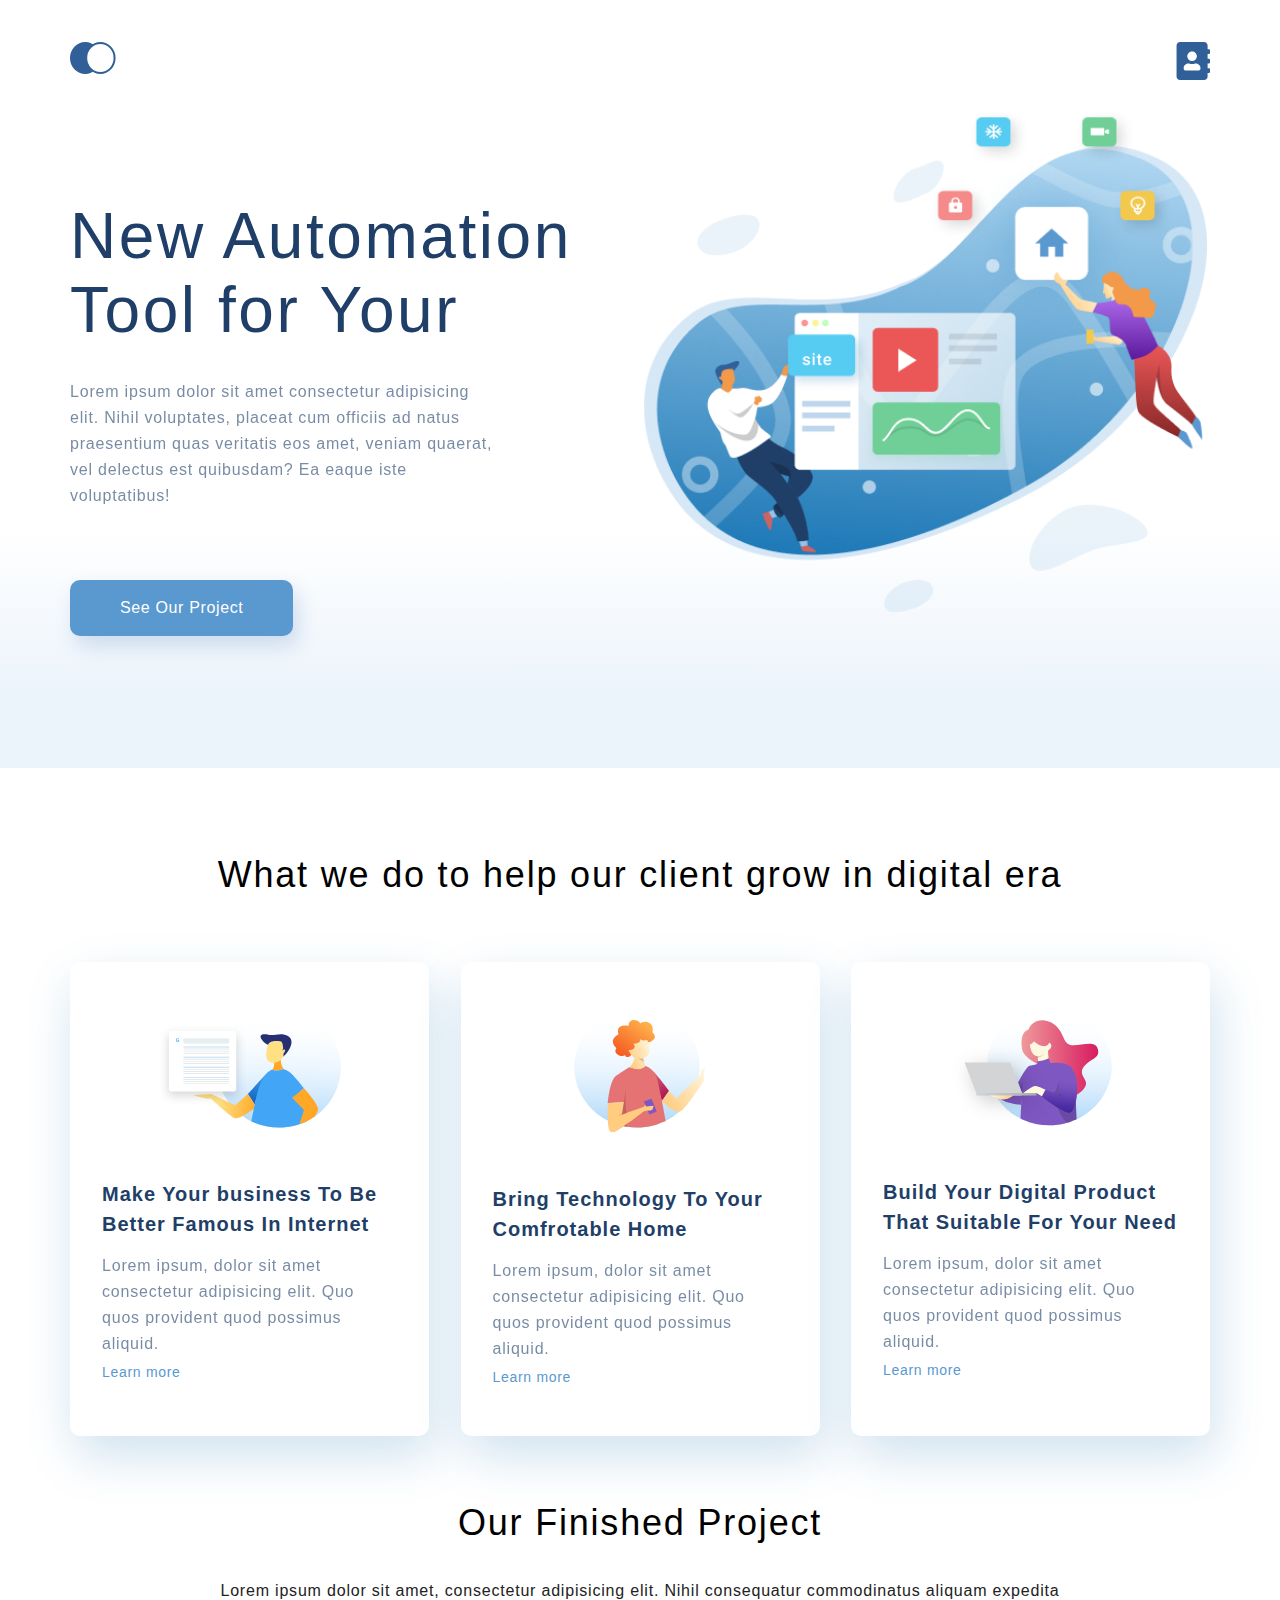
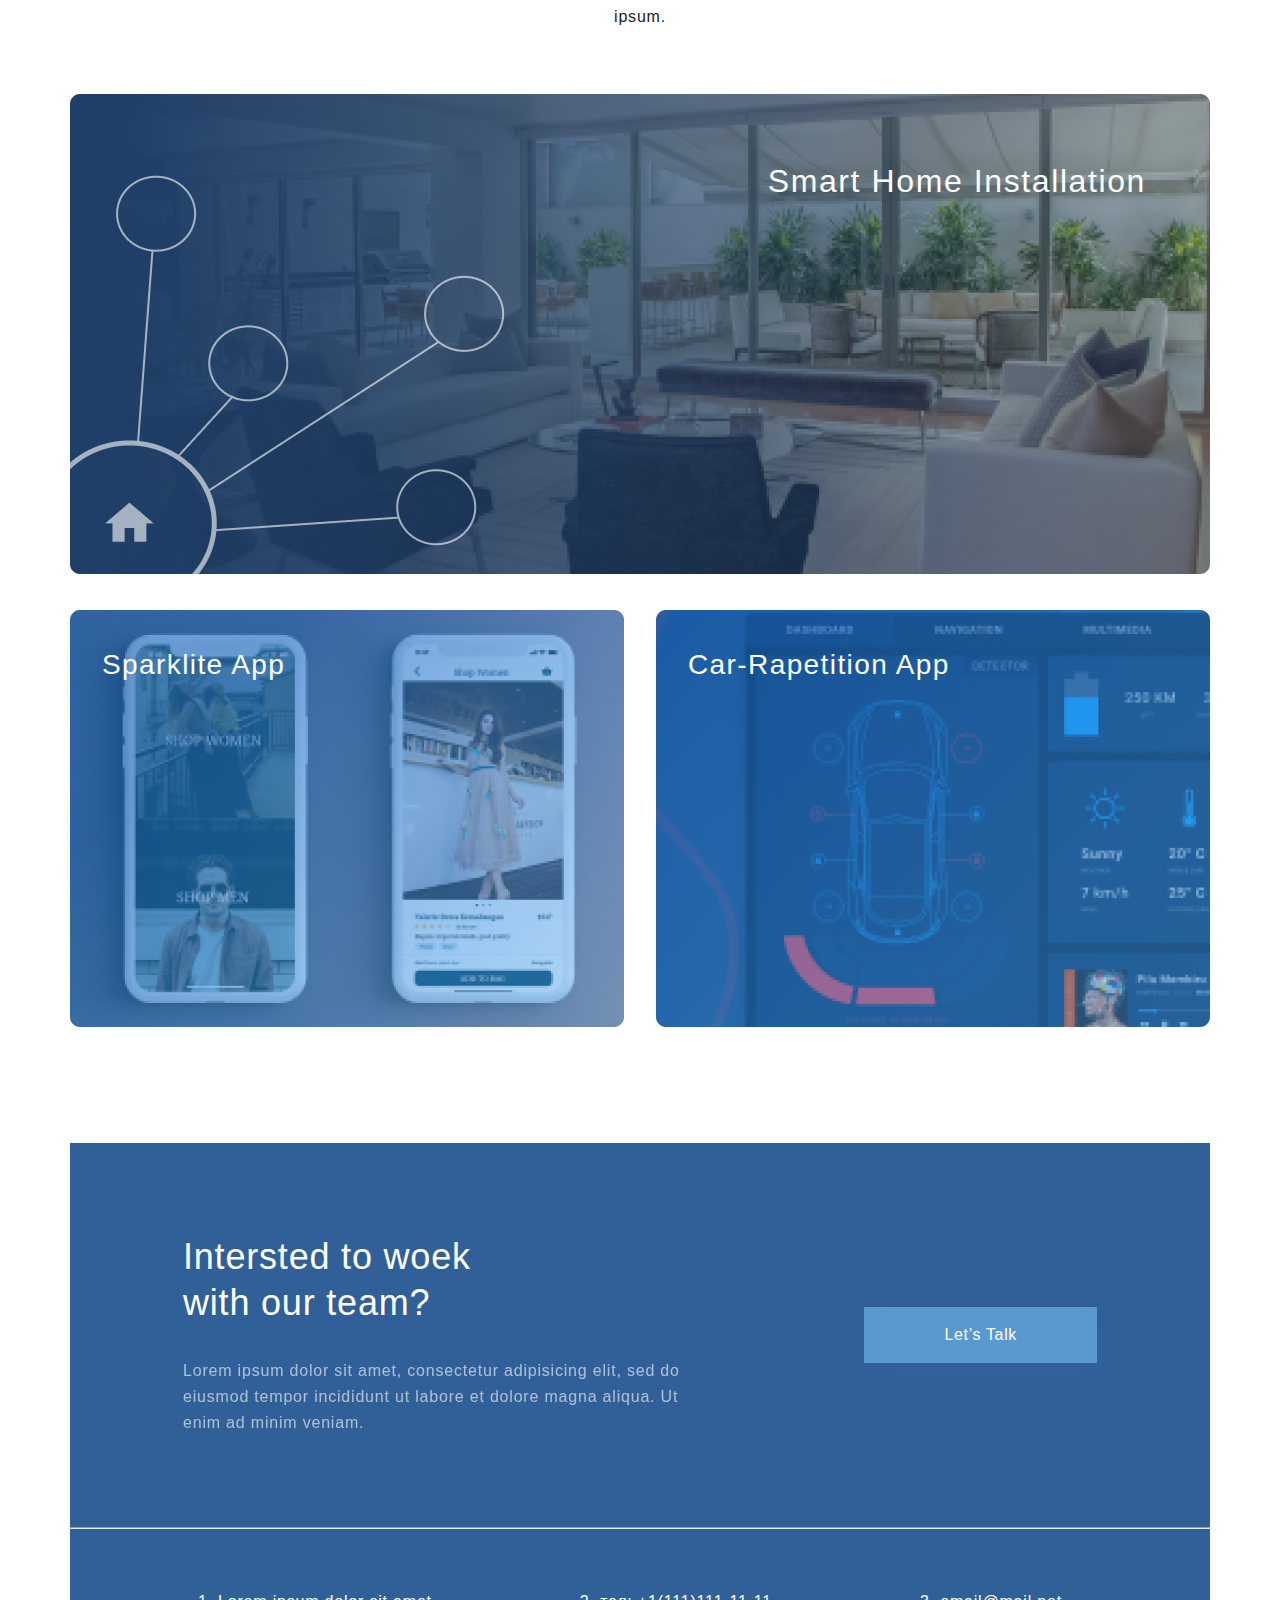
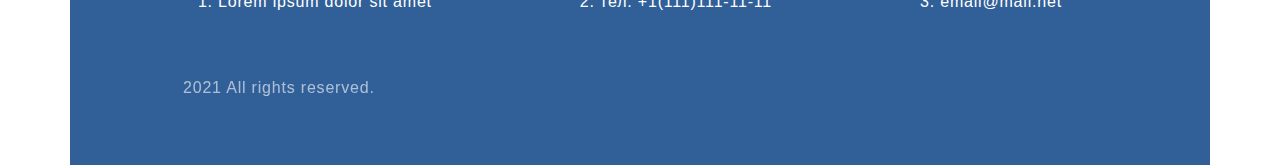
==== Homework8/index.html @ 9c3546f2 "Урок8" ====
<!DOCTYPE html>
<html lang="en">

<head>
    <meta charset="UTF-8">
    <meta http-equiv="X-UA-Compatible" content="IE=edge">
    <meta name="viewport" content="width=device-width, initial-scale=1.0">
    <title>Document</title>
    <link rel="stylesheet" href="style.css">
</head>

<body>
    <div class="top">
        <div class="container top__box">
            <div class="header">
                <a href="index.html"><img src="img/Navigation.svg" alt="Navigation"></a>
                <a href="contacts.html"><img src="img/Contacts.svg" alt="Contacts"></a>
            </div>
            <div class="top__info">
                <h1 class="top__heading">New Automation
                    Tool for Your </h1>
                <p class="text top__text">Lorem ipsum dolor sit amet consectetur adipisicing elit. Nihil voluptates,
                    placeat cum
                    officiis ad
                    natus
                    praesentium quas veritatis eos amet, veniam quaerat, vel delectus est quibusdam? Ea eaque iste
                    voluptatibus!</p>
                <a href="#" class="top__button">See Our Project</a>
            </div>
        </div>
    </div>
    <div class="what-we-do container">
        <h3 class="heading">What we do to help our client grow in digital era</h3>
        <div class="card-box">
            <div class="card">
                <img class="card__img" src="img/card1.svg" alt="card1">
                <h4 class="heading-mini">Make Your business To Be
                    Better Famous In Internet</h4>
                <p class="text">Lorem ipsum, dolor sit amet consectetur adipisicing elit. Quo quos provident quod
                    possimus aliquid.
                </p>
                <a class="card__link" href="#">Learn more</a>
            </div>
            <div class="card">
                <img class="card__img" src="img/card2.svg" alt="card2">
                <h4 class="heading-mini">Bring Technology To Your
                    Comfrotable Home</h4>
                <p class="text">Lorem ipsum, dolor sit amet consectetur adipisicing elit. Quo quos provident quod
                    possimus aliquid.
                </p>
                <a class="card__link" href="#">Learn more</a>
            </div>
            <div class="card">
                <img class="card__img" src="img/card3.svg" alt="card3">
                <h4 class="heading-mini">Build Your Digital Product
                    That Suitable For Your Need</h4>
                <p class="text">Lorem ipsum, dolor sit amet consectetur adipisicing elit. Quo quos provident quod
                    possimus aliquid.
                </p>
                <a class="card__link" href="#">Learn more</a>
            </div>
        </div>
    </div>
    <div class="project container">
        <h3 class="heading">Our Finished Project</h3>
        <p class="text text__project">Lorem ipsum dolor sit amet, consectetur adipisicing elit. Nihil consequatur
            commodinatus aliquam expedita ipsum.</p>
        <div class="project__item">
            <img class="project__img" src="img/project-1.png" alt="project-1">
            <p class="project__text">Smart Home Installation</p>
        </div>
        <div class="project__parent">
            <div class="project__item project__item_margin">
                <img class="project__img" src="img/project-2.png" alt="project-2">
                <p class="project__text_mini">Sparklite App</p>
            </div>
            <div class="project__item">
                <img class="project__img" src="img/project-3.png" alt="project-3">
                <p class="project__text_mini">Car-Rapetition App</p>
            </div>
        </div>
    </div>
    <div class="footer container">
        <div class="footer_parent">
            <div class="footer_item">
                <h3 class="footer_heading">Intersted to woek with our team?</h3>
                <p class="footer__text">Lorem ipsum dolor sit amet, consectetur adipisicing elit, sed do eiusmod tempor
                    incididunt ut labore et dolore magna aliqua. Ut enim ad minim veniam.</p>
            </div>
            <div class="footer_item">
                <a class="footer__button" href="#">Let’s Talk</a>
            </div>
        </div>
        <hr>
        <ol class="list">
            <li>Lorem ipsum dolor sit amet </li>
            <li>тел: +1(111)111-11-11 </li>
            <li>email@mail.net</li>
        </ol>
        <p class="footer_rights footer__text">2021 All rights reserved.</p>
    </div>

</body>

</html>
---- Homework8/style.css ----
* {
  margin: 0;
  padding: 0;
}

body {
  font-family: sans-serif;
}

.container {
  max-width: 1140px;
  margin: 0 auto;
}

.top {
  min-height: 768px;
  background: -webkit-gradient(linear, left bottom, left top, color-stop(8.84%, #EBF3FB), color-stop(31.12%, rgba(152, 195, 232, 0)));
  background: linear-gradient(0deg, #EBF3FB 8.84%, rgba(152, 195, 232, 0) 31.12%);
}

.header {
  display: -webkit-box;
  display: -ms-flexbox;
  display: flex;
  -webkit-box-pack: justify;
      -ms-flex-pack: justify;
          justify-content: space-between;
  padding-top: 42px;
}

.top__box {
  display: -webkit-box;
  display: -ms-flexbox;
  display: flex;
  -webkit-box-orient: vertical;
  -webkit-box-direction: normal;
      -ms-flex-direction: column;
          flex-direction: column;
  height: 100%;
}

.top__info {
  padding-top: 115px;
  -webkit-box-flex: 1;
      -ms-flex-positive: 1;
          flex-grow: 1;
  background-image: url(img/top_back.png);
  background-repeat: no-repeat;
  background-position: right center;
  background-size: 50%;
}

.top__heading {
  width: 504px;
  font-weight: 300;
  font-size: 64px;
  line-height: 74px;
  letter-spacing: 0.04em;
  color: #1F3F68;
  margin-bottom: 32px;
}

.top__text {
  width: 425px;
}

.top__button {
  font-size: 16px;
  line-height: 26px;
  text-align: center;
  letter-spacing: 0.04em;
  background: #5A98D0;
  -webkit-box-shadow: 5px 10px 20px rgba(53, 110, 173, 0.2);
          box-shadow: 5px 10px 20px rgba(53, 110, 173, 0.2);
  border-radius: 10px;
  padding: 15px 50px;
  text-decoration: none;
  display: inline-block;
  margin-top: 71px;
  color: #FFFFFF;
}

.what-we-do {
  margin-top: 20px;
  padding-top: 64px;
}

.heading {
  font-weight: 300;
  font-size: 36px;
  line-height: 46px;
  text-align: center;
  letter-spacing: 0.05em;
  color: #000000;
}

.text {
  font-size: 16px;
  line-height: 26px;
  letter-spacing: 0.05em;
  color: #1F3F68;
  opacity: 0.6;
}

.description > p {
  width: 425px;
}

.card-box {
  display: -webkit-box;
  display: -ms-flexbox;
  display: flex;
  -webkit-box-pack: justify;
      -ms-flex-pack: justify;
          justify-content: space-between;
  padding-top: 64px;
  padding-bottom: 64px;
}

.card {
  width: 359px;
  padding: 44px 32px;
  -webkit-box-sizing: border-box;
          box-sizing: border-box;
  background: #FFFFFF;
  -webkit-box-shadow: 5px 20px 50px rgba(16, 112, 177, 0.2);
          box-shadow: 5px 20px 50px rgba(16, 112, 177, 0.2);
  border-radius: 10px;
  display: -webkit-box;
  display: -ms-flexbox;
  display: flex;
  -webkit-box-orient: vertical;
  -webkit-box-direction: normal;
      -ms-flex-direction: column;
          flex-direction: column;
}

.card__img {
  -ms-flex-item-align: center;
      -ms-grid-row-align: center;
      align-self: center;
  margin-bottom: 51px;
}

.card__link {
  font-size: 14px;
  line-height: 30px;
  letter-spacing: 0.05em;
  color: #5A98D0;
  text-decoration: none;
}

.project__parent {
  display: -webkit-box;
  display: -ms-flexbox;
  display: flex;
  -webkit-box-pack: justify;
      -ms-flex-pack: justify;
          justify-content: space-between;
  margin-top: 32px;
}

.text__project {
  width: 75%;
  margin: 32px auto 64px;
  text-align: center;
  color: #222222;
  opacity: 1;
}

.project__item {
  position: relative;
  -webkit-box-flex: 1;
      -ms-flex-positive: 1;
          flex-grow: 1;
}

.project__item_margin {
  margin-right: 32px;
}

.project__img {
  width: 100%;
}

.project__text {
  font-size: 32px;
  line-height: 46px;
  text-align: right;
  letter-spacing: 0.05em;
  position: absolute;
  top: 64px;
  right: 64px;
  color: #FFFFFF;
}

.project__text_mini {
  position: absolute;
  top: 32px;
  left: 32px;
  font-size: 28px;
  line-height: 46px;
  letter-spacing: 0.05em;
  color: #FFFFFF;
}

.footer {
  margin-top: 112px;
  background: #316099;
  letter-spacing: 0.05em;
  color: #FFFFFF;
}

.footer_parent {
  display: -webkit-box;
  display: -ms-flexbox;
  display: flex;
  -webkit-box-flex: 1;
      -ms-flex-positive: 1;
          flex-grow: 1;
  -webkit-box-pack: justify;
      -ms-flex-pack: justify;
          justify-content: space-between;
  padding: 91px 113px;
}

.footer_item {
  max-width: 500px;
  -ms-flex-item-align: center;
      -ms-grid-row-align: center;
      align-self: center;
}

.footer_heading {
  width: 340px;
  font-weight: 300;
  font-size: 36px;
  line-height: 46px;
  margin-bottom: 32px;
}

.footer__text {
  font-size: 16px;
  line-height: 26px;
  opacity: 0.6;
}

.footer__button {
  font-size: 16px;
  line-height: 26px;
  text-align: center;
  letter-spacing: 0.04em;
  background: #5A98D0;
  -webkit-box-shadow: 5px 10px 20px rgba(53, 110, 173, 0.2);
          box-shadow: 5px 10px 20px rgba(53, 110, 173, 0.2);
  padding: 15px 80px;
  text-decoration: none;
  display: inline-block;
  color: #FFFFFF;
}

.interes {
  width: 495px;
  margin-top: 20px;
  margin-bottom: 10px;
  padding-top: 10px;
  padding-bottom: 10px;
}

.list {
  display: -webkit-box;
  display: -ms-flexbox;
  display: flex;
  -ms-flex-wrap: wrap;
      flex-wrap: wrap;
  -ms-flex-pack: distribute;
      justify-content: space-around;
  padding: 64px;
}

.footer_rights {
  padding: 0px 113px 64px;
}

.contactus {
  text-align: center;
}

.contactsblock {
  display: -webkit-box;
  display: -ms-flexbox;
  display: flex;
  -ms-flex-pack: distribute;
      justify-content: space-around;
}

.h2_contacts {
  font-weight: 500;
  font-size: 44px;
  text-align: center;
}

.heading-mini {
  font-size: 20px;
  line-height: 30px;
  letter-spacing: 0.05em;
  color: #1F3F68;
  margin-bottom: 14px;
}

.button {
  background: #5A98D0;
  -webkit-box-shadow: 5px 20px 50px rgba(16, 112, 177, 0.2);
          box-shadow: 5px 20px 50px rgba(16, 112, 177, 0.2);
  border-radius: 10px;
  font-weight: 500;
  font-size: 16px;
  line-height: 26px;
  text-align: center;
  color: #FFFFFF;
  text-transform: uppercase;
}

@media (max-width: 1024px) {
  .container {
    padding-left: 32px;
    padding-right: 32px;
  }
  .top__info {
    background-position: right 280px;
  }
  .card-box {
    -webkit-box-orient: vertical;
    -webkit-box-direction: normal;
        -ms-flex-direction: column;
            flex-direction: column;
    -webkit-box-align: center;
        -ms-flex-align: center;
            align-items: center;
  }
  .card {
    margin-bottom: 32px;
  }
}

@media (max-width: 667px) {
  .header {
    padding-top: 24px;
  }
  .top {
    min-height: 376px;
    padding-bottom: 41px;
    -webkit-box-sizing: border-box;
            box-sizing: border-box;
  }
  .top__info {
    padding-top: 36px;
    display: -webkit-box;
    display: -ms-flexbox;
    display: flex;
    -webkit-box-orient: vertical;
    -webkit-box-direction: normal;
        -ms-flex-direction: column;
            flex-direction: column;
    -webkit-box-align: center;
        -ms-flex-align: center;
            align-items: center;
    background-image: none;
  }
  .top__heading {
    width: 100%;
    font-size: 32px;
    line-height: 37px;
    margin-bottom: 12px;
    text-align: center;
  }
  .top__text {
    width: 100%;
    text-align: center;
  }
  .top__button {
    font-size: 12px;
    line-height: 26px;
    padding: 0 8px;
  }
  .heading {
    font-size: 24px;
    line-height: 28px;
  }
  .what-we-do {
    padding-top: 48px;
  }
  .card-box {
    padding-top: 32px;
  }
  .card {
    width: 100%;
  }
  .project__text {
    width: 100%;
    font-size: 16px;
    line-height: 19px;
    top: 16px;
    right: 16px;
  }
  .project__text_mini {
    font-size: 16px;
    line-height: 19px;
    left: 16px;
  }
  .project__parent {
    -webkit-box-orient: vertical;
    -webkit-box-direction: normal;
        -ms-flex-direction: column;
            flex-direction: column;
    margin-top: 16px;
  }
  .project__item_margin {
    margin-right: 0;
    margin-bottom: 16px;
  }
}
/*# sourceMappingURL=style.css.map */
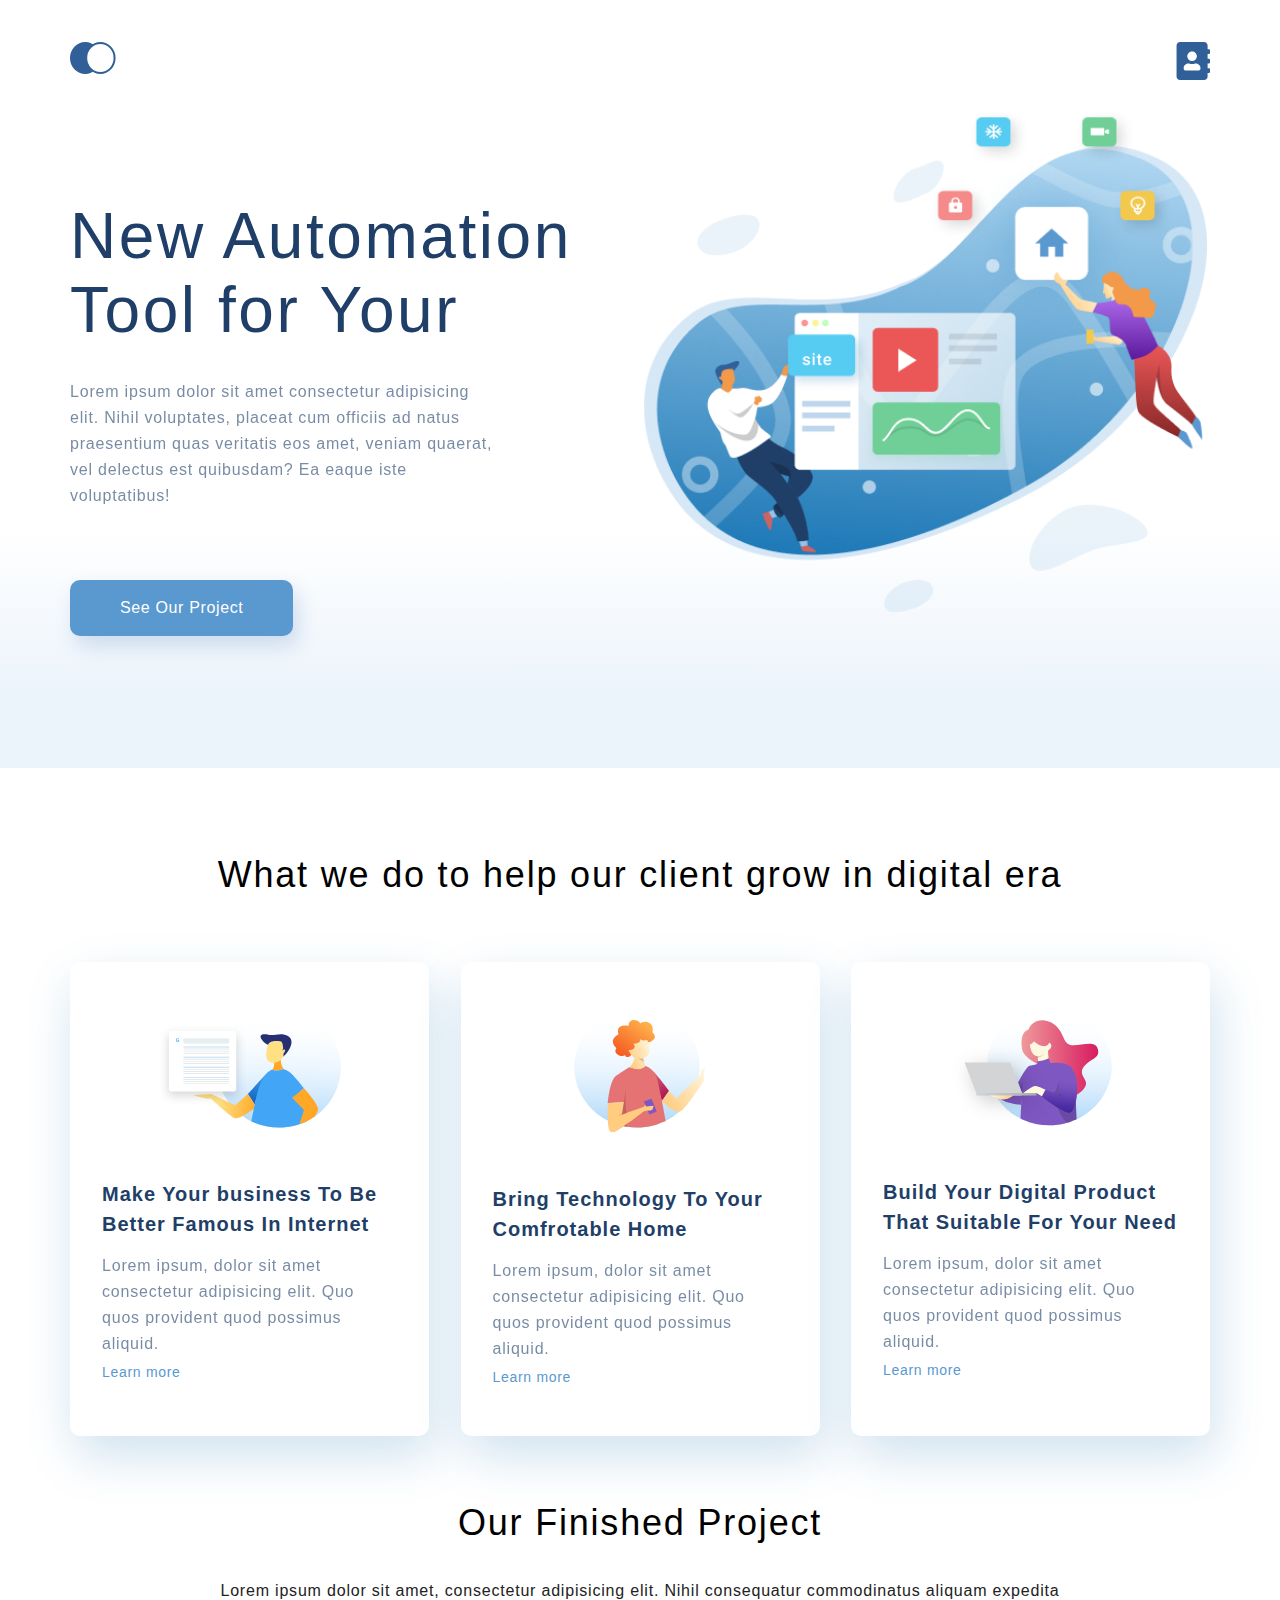
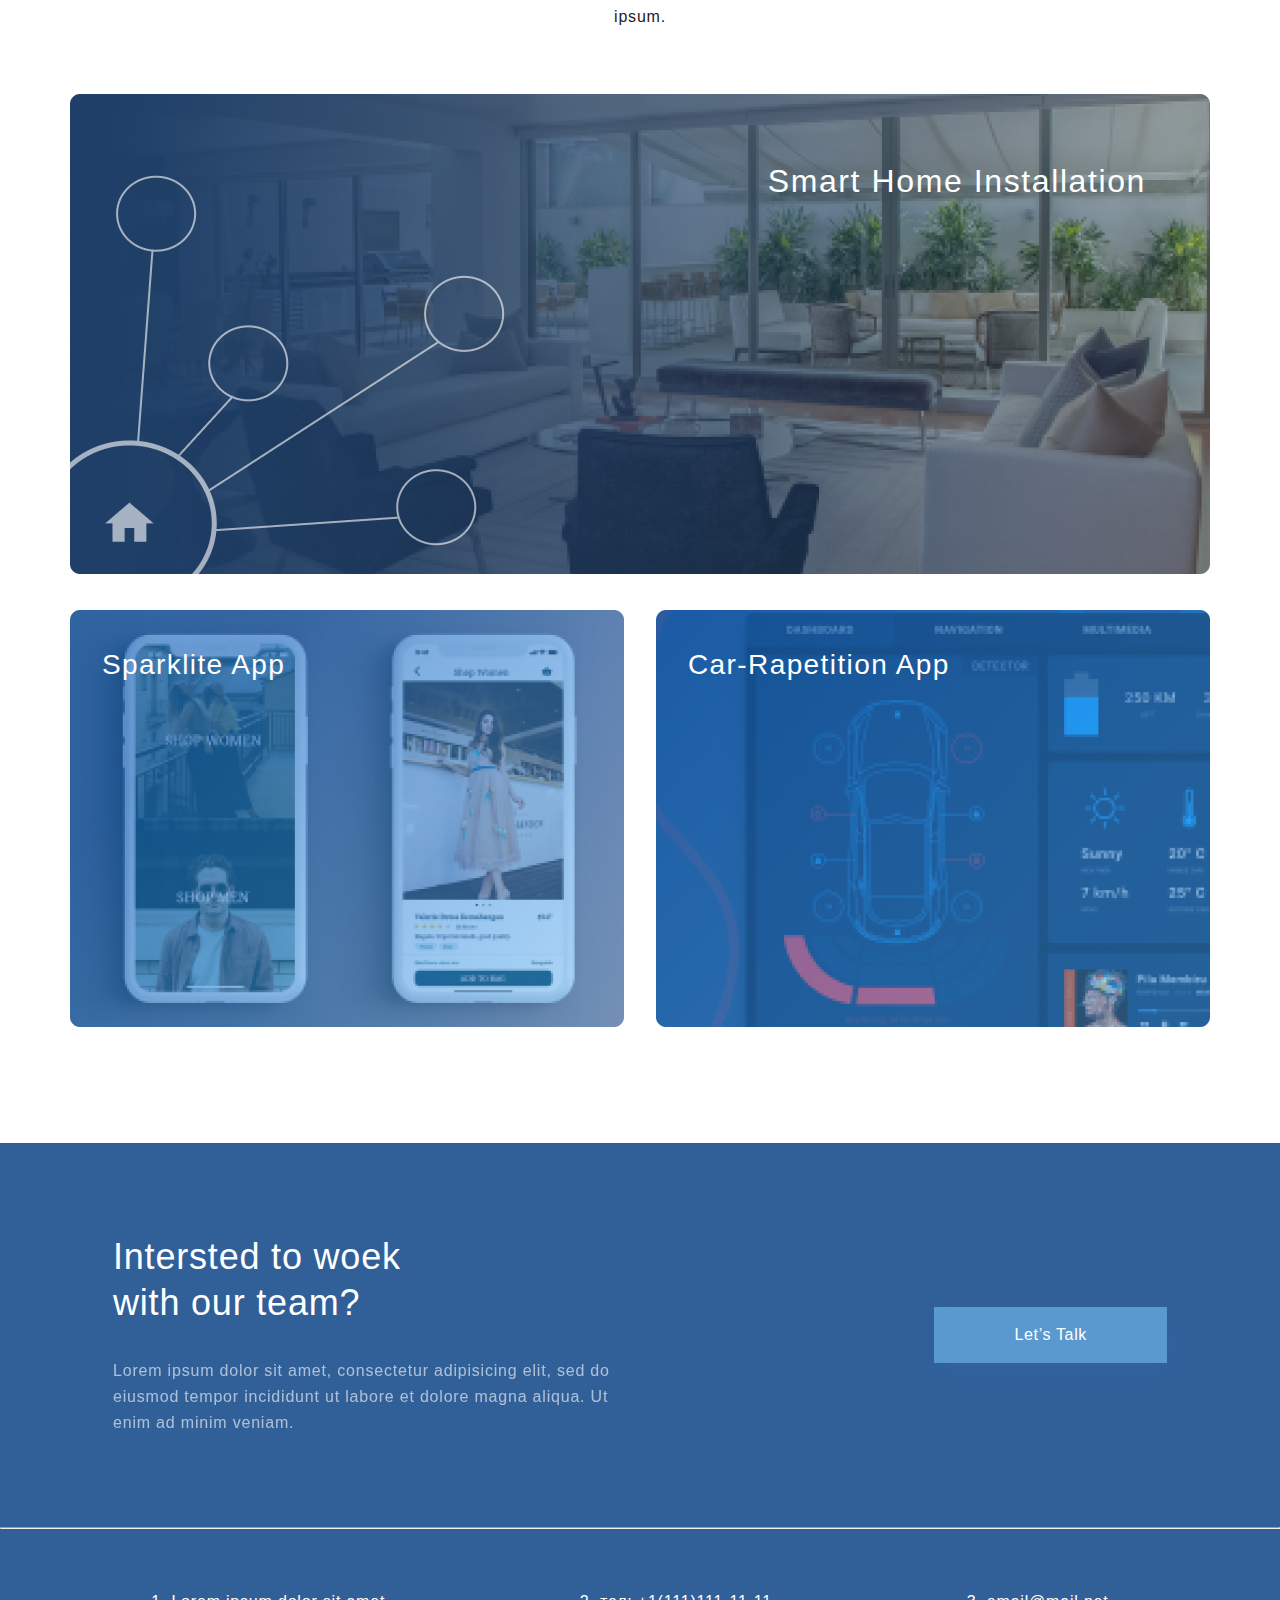
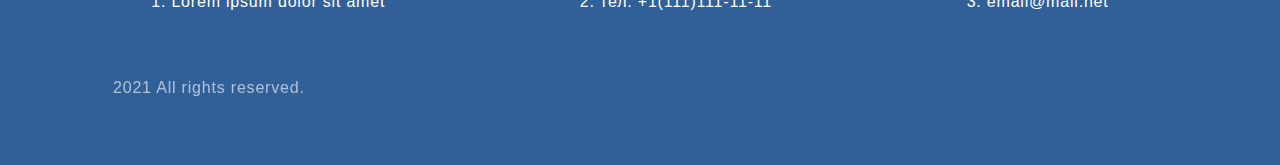
==== commit 853c86db: "Выполнил ДЗ" ====
--- a/Homework8/index.html
+++ b/Homework8/index.html
@@ -80,9 +80,9 @@
             </div>
         </div>
     </div>
-    <div class="footer container">
+    <div class="footer">
         <div class="footer_parent">
-            <div class="footer_item">
+            <div class="footer_item footer_item_margin">
                 <h3 class="footer_heading">Intersted to woek with our team?</h3>
                 <p class="footer__text">Lorem ipsum dolor sit amet, consectetur adipisicing elit, sed do eiusmod tempor
                     incididunt ut labore et dolore magna aliqua. Ut enim ad minim veniam.</p>
@@ -93,8 +93,8 @@
         </div>
         <hr>
         <ol class="list">
-            <li>Lorem ipsum dolor sit amet </li>
-            <li>тел: +1(111)111-11-11 </li>
+            <li class="list_item_margin">Lorem ipsum dolor sit amet </li>
+            <li class="list_item_margin">тел: +1(111)111-11-11 </li>
             <li>email@mail.net</li>
         </ol>
         <p class="footer_rights footer__text">2021 All rights reserved.</p>
--- a/Homework8/style.css
+++ b/Homework8/style.css
@@ -340,6 +340,46 @@
   }
   .card {
     margin-bottom: 32px;
+  }
+  .footer_parent {
+    display: -webkit-box;
+    display: -ms-flexbox;
+    display: flex;
+    -webkit-box-flex: 1;
+        -ms-flex-positive: 1;
+            flex-grow: 1;
+    -webkit-box-pack: justify;
+        -ms-flex-pack: justify;
+            justify-content: space-between;
+    padding: 47px 124px 64px;
+  }
+  .footer_heading {
+    max-width: 336px;
+  }
+  .footer_item {
+    max-width: 336px;
+  }
+  .footer_item_margin {
+    margin-right: 51px;
+  }
+  .footer__button {
+    white-space: nowrap;
+    padding: 3px 30px 10px;
+  }
+  .list {
+    display: -webkit-box;
+    display: -ms-flexbox;
+    display: flex;
+    -webkit-box-orient: vertical;
+    -webkit-box-direction: normal;
+        -ms-flex-direction: column;
+            flex-direction: column;
+    -ms-flex-pack: distribute;
+        justify-content: space-around;
+    padding: 64px 124px;
+  }
+  .list_item_margin {
+    margin-bottom: 25px;
   }
 }
 
@@ -419,5 +459,57 @@
     margin-right: 0;
     margin-bottom: 16px;
   }
+  .footer {
+    margin-top: 64px;
+  }
+  .footer_parent {
+    display: -webkit-box;
+    display: -ms-flexbox;
+    display: flex;
+    -webkit-box-orient: vertical;
+    -webkit-box-direction: normal;
+        -ms-flex-direction: column;
+            flex-direction: column;
+    -webkit-box-flex: 1;
+        -ms-flex-positive: 1;
+            flex-grow: 1;
+    -webkit-box-pack: justify;
+        -ms-flex-pack: justify;
+            justify-content: space-between;
+    padding: 18px 16px 40px;
+  }
+  .footer_item {
+    text-align: center;
+  }
+  .footer_heading {
+    font-size: 24px;
+    line-height: 28px;
+    max-width: 345px;
+  }
+  .footer_item_margin {
+    margin-bottom: 40px;
+    margin-right: 0;
+    max-width: 345px;
+  }
+  .footer__button {
+    white-space: nowrap;
+    padding: 0 18px;
+  }
+  .list {
+    display: -webkit-box;
+    display: -ms-flexbox;
+    display: flex;
+    -webkit-box-orient: vertical;
+    -webkit-box-direction: normal;
+        -ms-flex-direction: column;
+            flex-direction: column;
+    -ms-flex-pack: distribute;
+        justify-content: space-around;
+    padding: 32px 56px 37px;
+  }
+  .footer_rights {
+    padding: 0px 15px 32px;
+    text-align: center;
+  }
 }
 /*# sourceMappingURL=style.css.map */